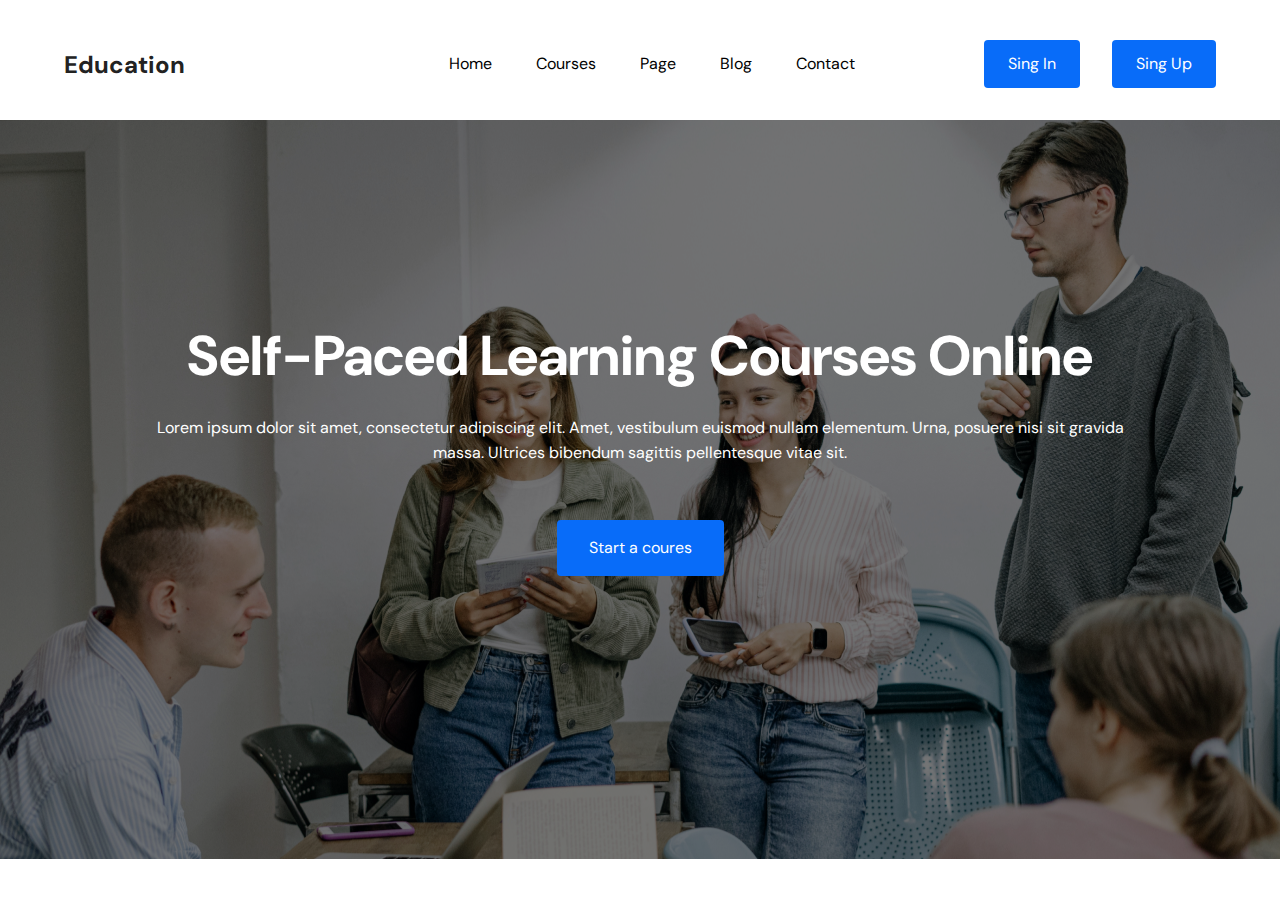
==== index.html @ 57ce9742 "Rename prot.html to index.html" ====
<!DOCTYPE html>
<html lang="en">
<head>
	<meta charset="UTF-8">
	<meta name="viewport" content="width=device-width, initial-scale=1.0">
	<title>Document</title>
	<link rel="stylesheet" href="css/prot.css">
	<link rel="stylesheet" href="css/normalize.css">
	<link rel="preconnect" href="https://fonts.googleapis.com">
	<link rel="preconnect" href="https://fonts.gstatic.com" crossorigin>
	<link href="https://fonts.googleapis.com/css2?family=DM+Sans:wght@400;500;700&display=swap" rel="stylesheet">
</head>
<body>
	<header class="header">
		<div class="container">
			<div class="header-container">
				<span class="logo">Education</span>
					<ul class="header-nav list-reset">
						<li class="header-item"><a class="header-link" href="#"></a>Home</li>
						<li class="header-item"><a class="header-link" href="#"></a>Courses</li>
						<li class="header-item"><a class="header-link" href="#"></a>Page</li>
						<li class="header-item"><a class="header-link" href="#"></a>Blog</li>
						<li class="header-item"><a class="header-link" href="#"></a>Contact</li>
					</ul>
					<button class="signin btn-reset">Sing In</button>
				    <button class="singup btn-reset">Sing Up</button>
			</div>
		</div>
	</header>
	<main>
		<section class="hero">
			<div class="container">
				<div class="hero-content">
					<h1 class="hero-title">Self-Paced Learning Courses Online</h1>
					<p class="hero-descr">Lorem ipsum dolor sit amet, consectetur adipiscing elit. Amet, vestibulum euismod nullam elementum. Urna, posuere nisi sit gravida massa. Ultrices bibendum sagittis pellentesque vitae sit.
					</p>
					<button class="start btn-reset">Start a coures</button>
				</div>
			</div>
		</section>
	</main>
</body>
</html>
---- css/prot.css ----
* {
	box-sizing: border-box;
	margin: 0;
	padding: 0;
}

*::before *::after {
	box-sizing: border-box; 
}

body {
	font-family: 'DM Sans', sans-serif;
	font-weight: 400;
}

img {
	max-width: 100%;
}

h1 h2 h3 h4 h5 h6 {
	padding: 0;
	margin: 0;
}

input, textarea {
	outline:none;
}

input:active, textarea:active {
	outline:none;
}
:focus {outline:none;}
textarea {resize:none;}
textarea {resize:vertical;}
textarea {resize:horizontal;}

.list-reset {
	margin: 0;
	padding: 0;
	list-style-type: none;
}

.btn-reset {
	padding: 0;
	border: none;
	background-color: transparent;
	cursor: pointer; 
}

.header {
	padding:40px 0 32px;
}

.container {
	max-width: 1182px;
	margin: 0 auto;
	padding-left: 15px;
	padding-right: 15px;
}

.logo {
	font-style: normal;
	font-weight: 700;
	font-size: 24px;
	line-height: 31px;
	color: #222222;
}

.header-container {
	display: flex;
	justify-content: space-between; 
	align-items: center;
}

.header-nav {
	margin-left: 242px;
	margin-right: 112px;
	display: flex; 
}

.header-item {
	margin-left: 40px;
	cursor: pointer; 
	transition: color 0.2s ease-in-out;
}

.header-item:first-child {
	margin-left: 0;
}

.header-link {
	font-style: normal;
	font-weight: 400;
	font-size: 16px;
	line-height: 155%;
	color: #222222;
	margin: 0 2px;
}

.header-item:hover {
	color: #086CF9;
}

.signin {
	margin-right: 14px;
	padding: 12px 24px;
	border-radius: 4px;
	max-width: 104px;
	font-style: normal;
	font-weight: 400;
	font-size: 16px;
	line-height: 24px;
	transition: color 0.2s ease-in-out;
	background: #086CF9;
	color: #fff;
}


.singup {
	padding: 12px 24px;
	border-radius: 4px;
	max-width: 104px;
	font-style: normal;
	font-weight: 400;
	font-size: 16px;
	line-height: 24px;
	transition: color 0.2s ease-in-out;
	background: #086CF9;
	color: #fff;
}

.hero {
	position: relative;
	padding-top: 199px;
	padding-bottom: 283px;
	background-image: url("../img/bg-hero.jpg");
	background-position: center;
	background-repeat: no-repeat;
	background-size: cover;
	color: #FFFFFF; 
}

.hero:before {
	content: "";
    position: absolute;
    top: 0px;
    right: 0px;
    bottom: 0px;
    left: 0px;
    background-color: rgba(0,0,0,0.54);
}

.hero-content {
	position: relative;
	max-width: 971px;
	margin: 0 auto;
	text-align: center;
	z-index: 2;  
}

.hero-title {
	margin: 0;
	font-style: normal;
	font-weight: 700;
	font-size: 56px;
	line-height: 73px;
	margin-bottom: 24px;
}

.hero-descr {
	margin: 0;
	margin-bottom: 54px;
	font-style: normal;
	font-weight: 400;
	font-size: 16px;
	line-height: 155%;
}

.start {
	padding: 16px 30px;
	border-radius: 4px;
	width: 167px;
	font-style: normal;
	font-weight: 400;
	font-size: 16px;
	line-height: 24px;
	background: #086CF9;
	color: #FFFFFF;
}






@media (max-width: 1135px) {
	.singup{
		padding: 10px 20px;
		font-size: 14px; 
		line-height: 20px; 
	}

	.signin {
		padding: 10px 20px;
		font-size: 14px;
		line-height: 20px; 
	}
}


@media (max-width: 1104px) {
	.singup {
		display: none 
	}

	.signin {
		display: none
	}

	.logo {
		font-size: 18px;
	}

	.header-link {
		font-size: 14px; 
	}

	.header-nav {
		display: none
	}
}

@media(max-width: 575px) {
	.hero-title {
		font-size: 50px;
		line-height: 70px;
	}

	.hero-descr {
		font-size: 14px; 
	}
}
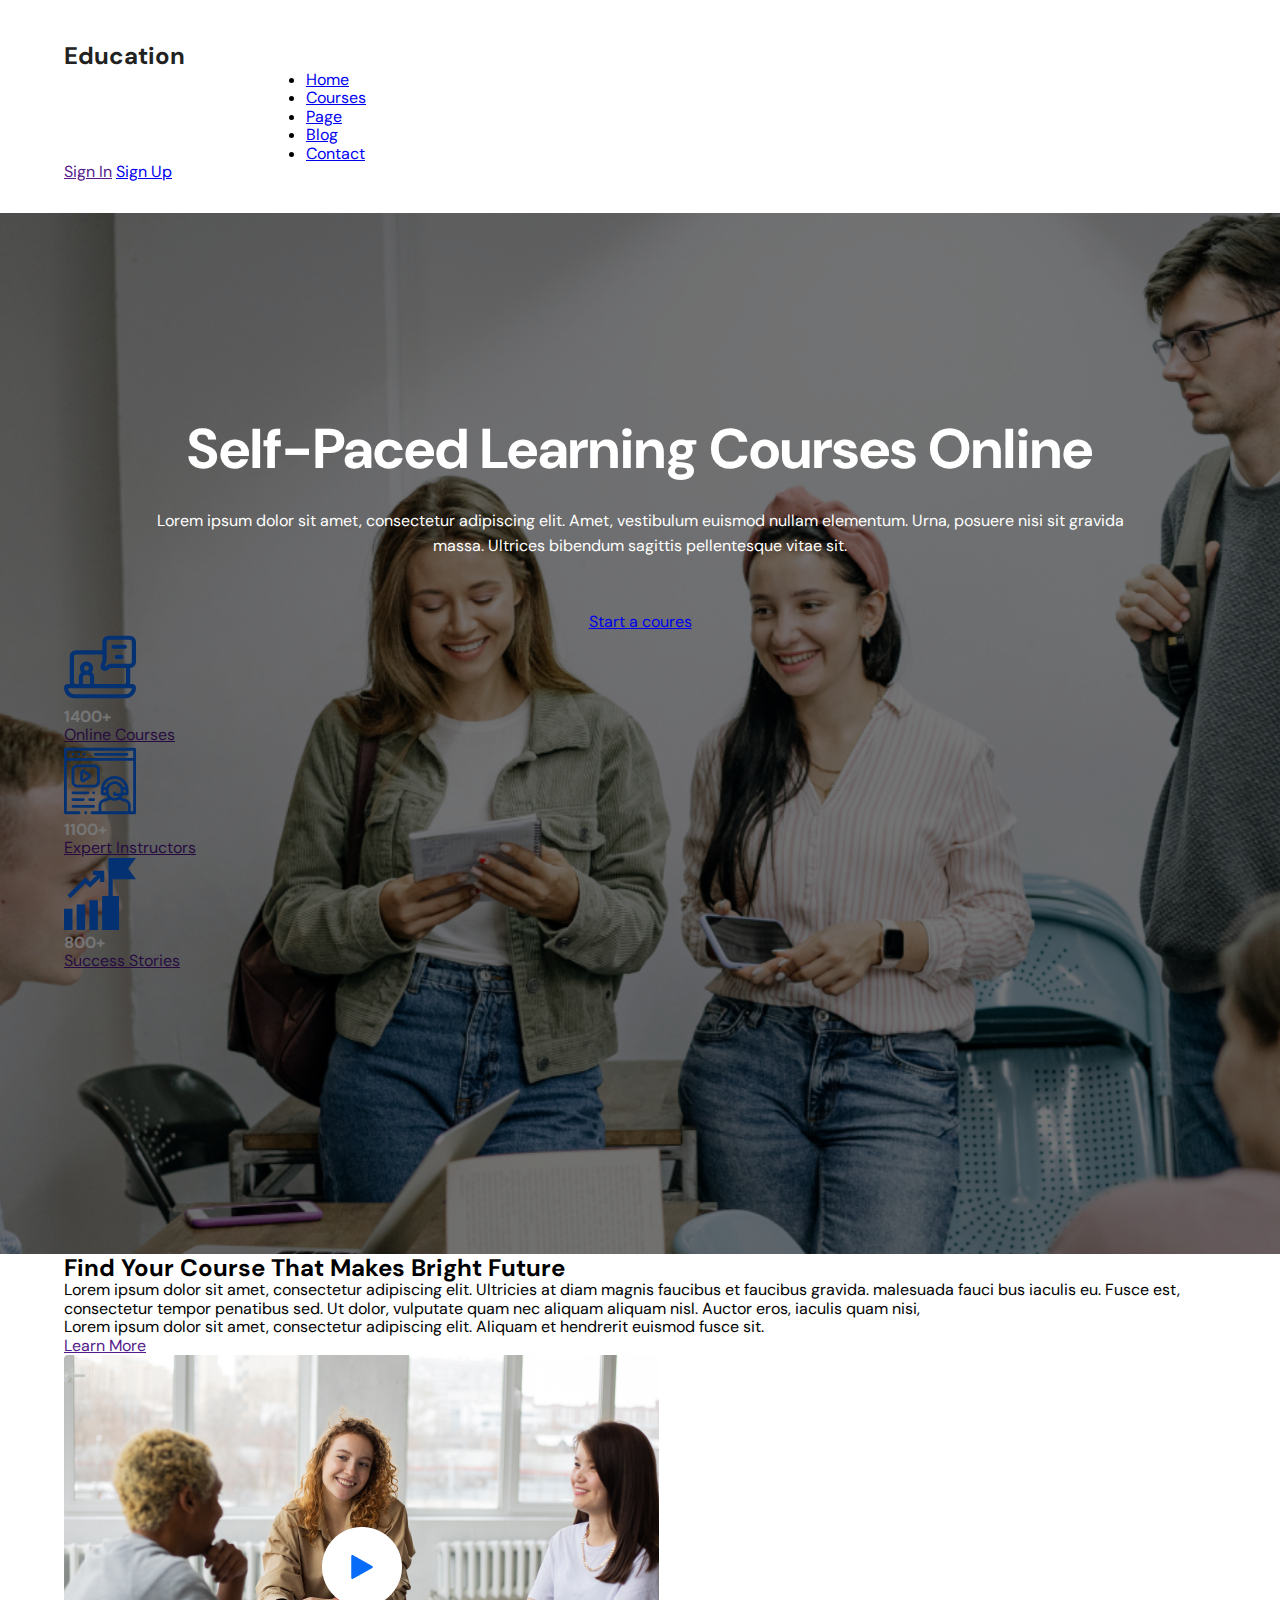
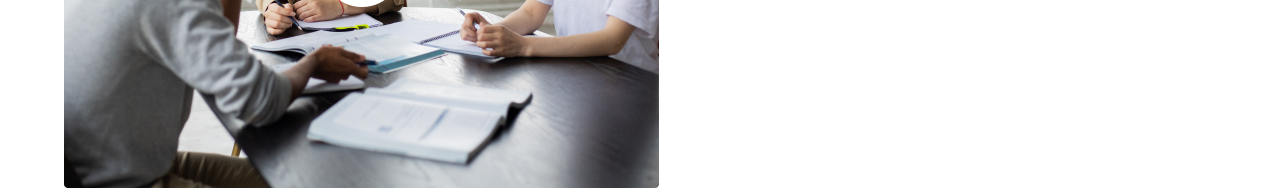
==== commit e1b3ae86: "Update index.html" ====
--- a/index.html
+++ b/index.html
@@ -13,31 +13,87 @@
 <body>
 	<header class="header">
 		<div class="container">
-			<div class="header-container">
-				<span class="logo">Education</span>
-					<ul class="header-nav list-reset">
-						<li class="header-item"><a class="header-link" href="#"></a>Home</li>
-						<li class="header-item"><a class="header-link" href="#"></a>Courses</li>
-						<li class="header-item"><a class="header-link" href="#"></a>Page</li>
-						<li class="header-item"><a class="header-link" href="#"></a>Blog</li>
-						<li class="header-item"><a class="header-link" href="#"></a>Contact</li>
+			<div class="header-row">
+				<div class="logo">
+					<span>Education</span>
+				</div>
+				<nav class="header-nav">
+					<ul>
+						<li><a href="#">Home</a></li>
+						<li><a href="#">Courses</a></li>
+						<li><a href="#">Page</a></li>
+						<li><a href="#">Blog</a></li>
+						<li><a href="#">Contact</a></li>
 					</ul>
-					<button class="signin btn-reset">Sing In</button>
-				    <button class="singup btn-reset">Sing Up</button>
+				</nav>
+				<div class="header-login">
+					<a href="">Sign In</a>
+					<a href="#" class="btn">Sign Up</a>
+				</div>
 			</div>
 		</div>
 	</header>
-	<main>
-		<section class="hero">
-			<div class="container">
-				<div class="hero-content">
-					<h1 class="hero-title">Self-Paced Learning Courses Online</h1>
-					<p class="hero-descr">Lorem ipsum dolor sit amet, consectetur adipiscing elit. Amet, vestibulum euismod nullam elementum. Urna, posuere nisi sit gravida massa. Ultrices bibendum sagittis pellentesque vitae sit.
-					</p>
-					<button class="start btn-reset">Start a coures</button>
+<main>
+	<section class="hero">
+		<div class="container">
+			<div class="hero-content">
+				<h1 class="hero-title">Self-Paced Learning Courses Online</h1>
+				<div class="hero-descr">
+						<p>Lorem ipsum dolor sit amet, consectetur adipiscing elit. Amet, vestibulum euismod nullam elementum. Urna, posuere nisi sit gravida massa. Ultrices bibendum sagittis pellentesque vitae sit.</p>
+				</div>
+				<div class="hero-text">
+					<a href="#" class="hero-btn btn-big">Start a coures</a>
+				</div>	
+			</div>
+			<div class="hero-column">
+				<div class="hero-item">
+					<div class="hero-list">
+						<div class="hero-img">
+							<img src="img/lecture.svg" alt="">
+							</div>
+						<div class="hero-about">
+							<h4>1400+</h4>
+							<a href="">Online Courses</a>
+						</div>
+					</div>
+					<div class="hero-list">
+						<div class="hero-img">
+							<img src="img/instructor.svg" alt="">
+						</div>
+						<div class="hero-about">
+							<h4>1100+</h4>
+							<a href="">Expert Instructors</a>
+						</div>
+					</div>
+					<div class="hero-list">
+						<div class="hero-img">
+							<img src="img/success.svg" alt="">
+						</div>
+						<div class="hero-about">
+							<h4>800+</h4>
+							<a href="">Success Stories</a>
+						</div>
+					</div>
+				</div>
+				
+			</div>
+		</div>
+	</section>
+	<section class="about">
+		<div class="container">
+			<div class="about-content">
+				<div class="about-header">
+					<h2>Find Your Course That Makes Bright Future</h2>
+					<p class="about-descr">Lorem ipsum dolor sit amet, consectetur adipiscing elit. Ultricies at&nbsp;diam magnis faucibus et&nbsp;faucibus gravida. malesuada fauci bus iaculis&nbsp;eu. Fusce est, consectetur tempor penatibus sed. Ut&nbsp;dolor, vulputate quam nec aliquam aliquam nisl. Auctor eros, iaculis quam nisi,</p>
+                    <p class="about-text">Lorem ipsum dolor sit amet, consectetur adipiscing elit. Aliquam et&nbsp;hendrerit euismod fusce sit.</p>
+                    <a href="" class="about-btn btn-big">Learn More</a>
+				</div>
+				<div class="about-img">
+					<img src="img/about-img.jpg" alt="">
 				</div>
 			</div>
-		</section>
-	</main>
+		</div>
+	</section>
+</main>		
 </body>
 </html>
--- a/css/prot.css
+++ b/css/prot.css
@@ -231,6 +231,15 @@
 }
 
 @media(max-width: 575px) {
+	
+	.header {
+		padding: 20px 0 20px; 
+	}
+
+	.hero {
+		padding: 100px 0 200px;
+	}
+	
 	.hero-title {
 		font-size: 50px;
 		line-height: 70px;
@@ -239,4 +248,16 @@
 	.hero-descr {
 		font-size: 14px; 
 	}
-}+}
+
+@media(max-width: 410px) {
+	.hero-title {
+		font-size: 35px;
+		line-height: 40px;
+	}
+
+	.hero-descr {
+		font-size: 12px; 
+	}
+}
+
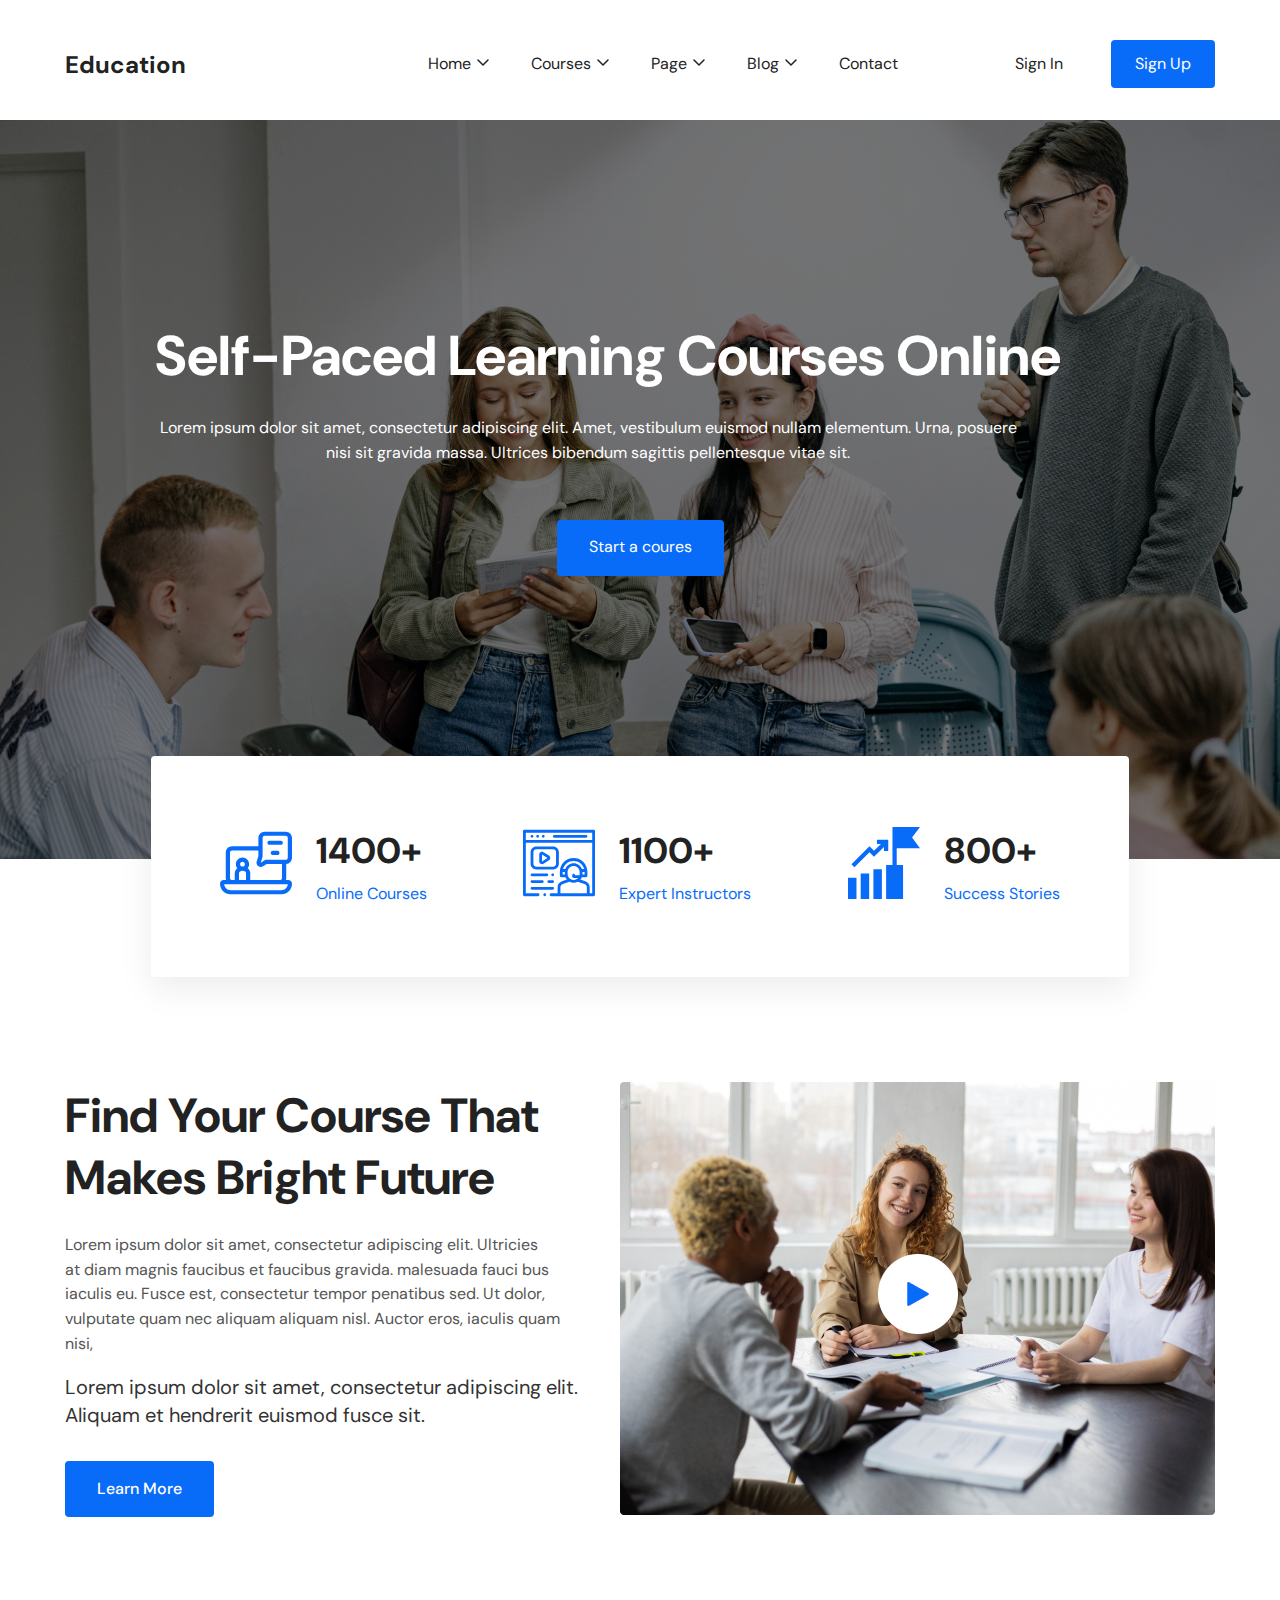
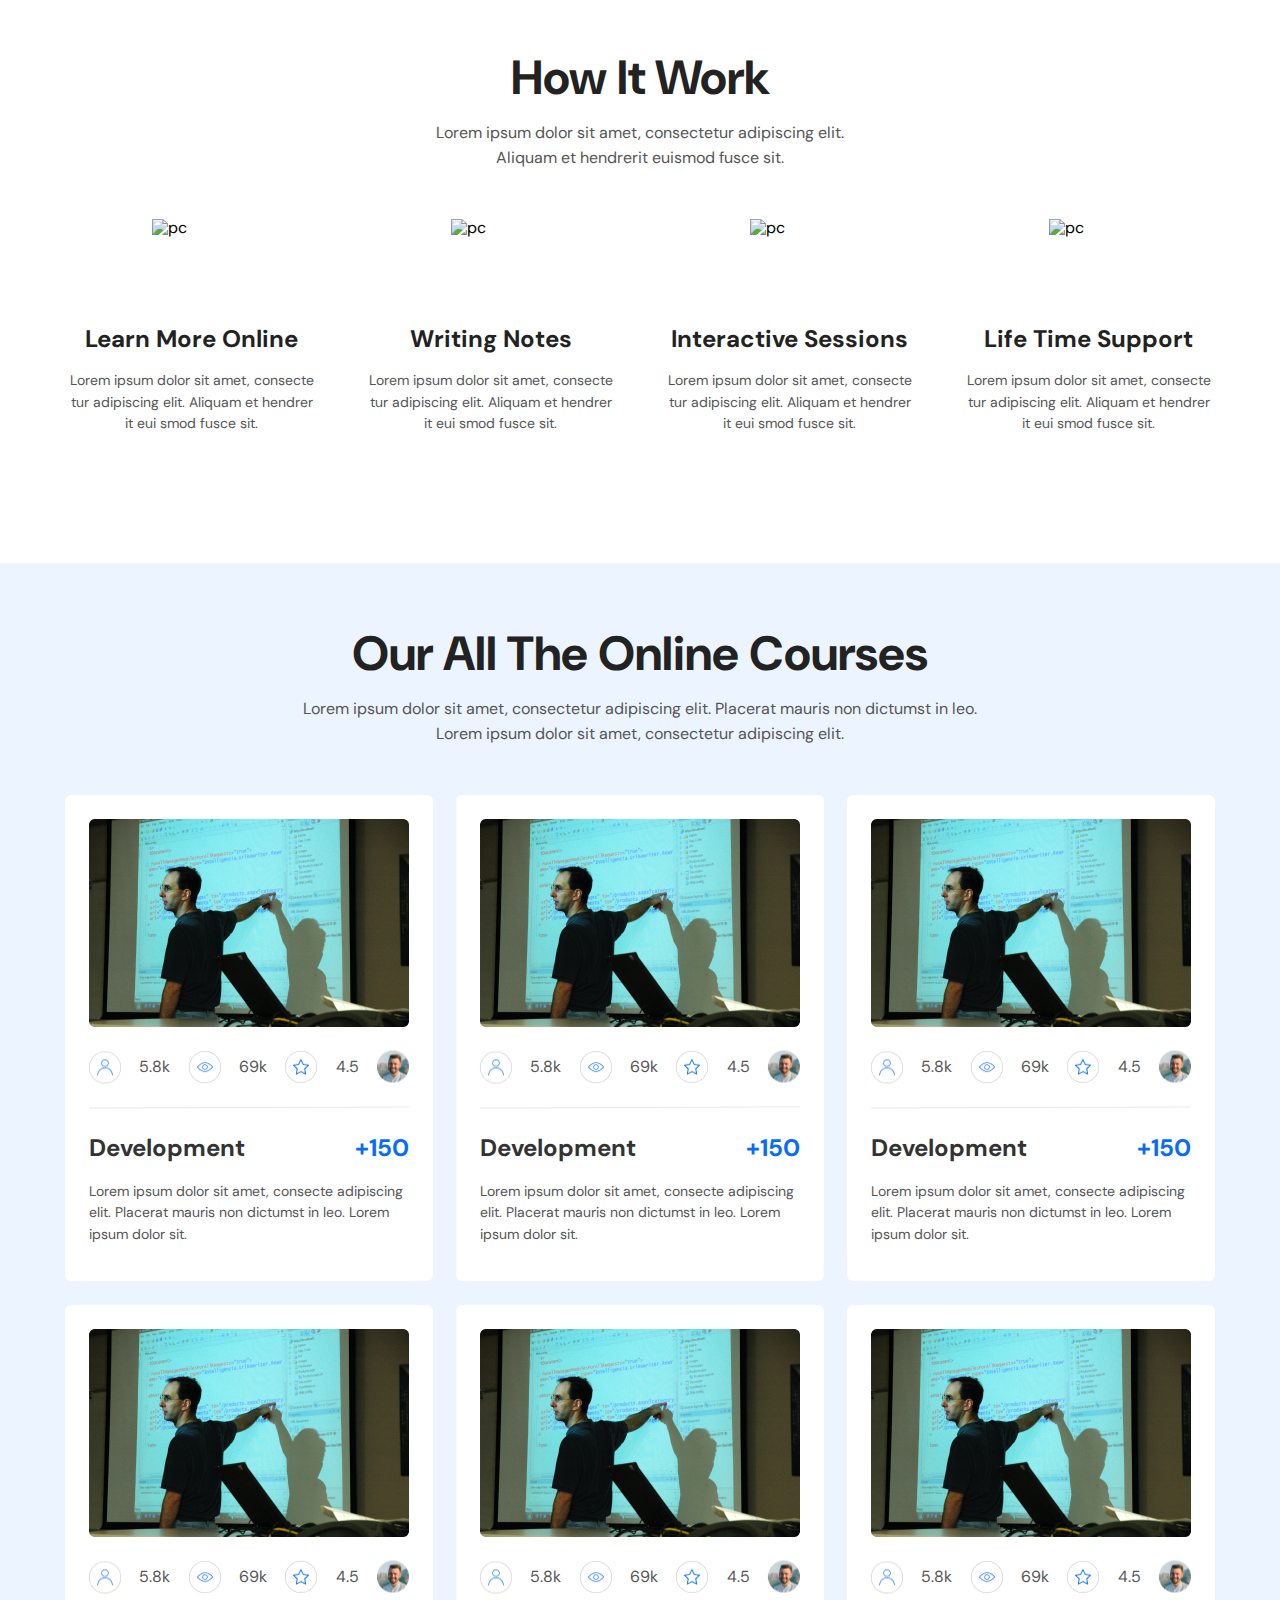
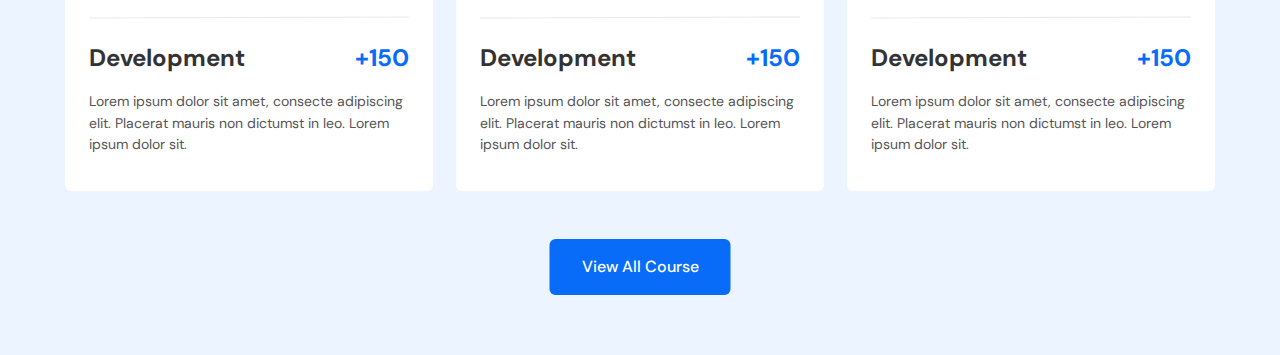
==== commit 76ba23ca: "Update index.html" ====
--- a/index.html
+++ b/index.html
@@ -32,7 +32,7 @@
 				</div>
 			</div>
 		</div>
-	</header>
+	</header>	
 <main>
 	<section class="hero">
 		<div class="container">
@@ -79,6 +79,7 @@
 			</div>
 		</div>
 	</section>
+
 	<section class="about">
 		<div class="container">
 			<div class="about-content">
@@ -94,6 +95,166 @@
 			</div>
 		</div>
 	</section>
+
+	<section class="service">
+		<div class="container">
+			<div class="service-header">
+				<h2>How It Work</h2>
+				<p>Lorem ipsum dolor sit amet, consectetur adipiscing elit. Aliquam et&nbsp;hendrerit euismod fusce sit.</p>
+			</div>
+			<div class="service-list">
+				<div class="service-item">
+					<img src="img/pc.svg" alt="pc">
+					<h4 class="service-subtitle">Learn More Online</h4>
+                    <p class="services-descr">Lorem ipsum dolor sit amet, consecte tur adipiscing elit. Aliquam et&nbsp;hendrer it&nbsp;eui smod fusce sit.</p>
+				</div>
+				<div class="service-item">
+					<img src="img/pc.svg" alt="pc">
+					<h4 class="service-subtitle">Writing Notes</h4>
+                    <p class="services-descr">Lorem ipsum dolor sit amet, consecte tur adipiscing elit. Aliquam et&nbsp;hendrer it&nbsp;eui smod fusce sit.</p>
+				</div>
+				<div class="service-item">
+					<img src="img/pc.svg" alt="pc">
+					<h4 class="service-subtitle">Interactive Sessions</h4>
+                    <p class="services-descr">Lorem ipsum dolor sit amet, consecte tur adipiscing elit. Aliquam et&nbsp;hendrer it&nbsp;eui smod fusce sit.</p>
+				</div>
+				<div class="service-item">
+					<img src="img/pc.svg" alt="pc">
+					<h4 class="service-subtitle">Life Time Support</h4>
+                    <p class="services-descr">Lorem ipsum dolor sit amet, consecte tur adipiscing elit. Aliquam et&nbsp;hendrer it&nbsp;eui smod fusce sit.</p>
+				</div>
+			</div>
+		</div>
+	</section>
+
+	<section class="course">
+		<div class="container">
+			<div class="course-header">
+				<h2>Our All The Online Courses</h2>
+				<p>Lorem ipsum dolor sit amet, consectetur adipiscing elit. Placerat mauris non dictumst in&nbsp;leo. Lorem ipsum dolor sit amet, consectetur adipiscing elit.</p>
+			</div>
+			<div class="course-list">
+				<div class="course-card">
+						<img src="img/teacher.png" alt="" class="course-img">
+						<div class="score-list">
+							<img src="img/human.png" alt="1">
+							<p class="view-descr">5.8k</p>
+							<img src="img/eye.png" alt="2">
+							<p class="view-descr">69k</p>
+							<img src="img/star.png" alt="3">
+							<p class="view-descr">4.5</p>
+							<img src="img/man.png" alt="4">
+						</div>
+						<div class="card-title">
+							<h4>Development</h4>
+							<p>+150</p>
+						</div>
+						<div class="card-descr">
+							<p>Lorem ipsum dolor sit amet, consecte adipiscing elit. Placerat mauris non dictumst in&nbsp;leo. Lorem ipsum dolor sit.</p>
+					    </div>
+				</div>
+				<div class="course-card">
+						<img src="img/teacher.png" alt="" class="course-img">
+						<div class="score-list">
+							<img src="img/human.png" alt="1">
+							<p class="view-descr">5.8k</p>
+							<img src="img/eye.png" alt="2">
+							<p class="view-descr">69k</p>
+							<img src="img/star.png" alt="3">
+							<p class="view-descr">4.5</p>
+							<img src="img/man.png" alt="4">
+						</div>
+						<div class="card-title">
+							<h4>Development</h4>
+							<p>+150</p>
+						</div>
+						<div class="card-descr">
+							<p>Lorem ipsum dolor sit amet, consecte adipiscing elit. Placerat mauris non dictumst in&nbsp;leo. Lorem ipsum dolor sit.</p>
+					    </div>
+				</div>
+				<div class="course-card">
+						<img src="img/teacher.png" alt="" class="course-img">
+						<div class="score-list">
+							<img src="img/human.png" alt="1">
+							<p class="view-descr">5.8k</p>
+							<img src="img/eye.png" alt="2">
+							<p class="view-descr">69k</p>
+							<img src="img/star.png" alt="3">
+							<p class="view-descr">4.5</p>
+							<img src="img/man.png" alt="4">
+						</div>
+						<div class="card-title">
+							<h4>Development</h4>
+							<p>+150</p>
+						</div>
+						<div class="card-descr">
+							<p>Lorem ipsum dolor sit amet, consecte adipiscing elit. Placerat mauris non dictumst in&nbsp;leo. Lorem ipsum dolor sit.</p>
+					    </div>
+				</div>
+				<div class="course-card">
+						<img src="img/teacher.png" alt="" class="course-img">
+						<div class="score-list">
+							<img src="img/human.png" alt="1">
+							<p class="view-descr">5.8k</p>
+							<img src="img/eye.png" alt="2">
+							<p class="view-descr">69k</p>
+							<img src="img/star.png" alt="3">
+							<p class="view-descr">4.5</p>
+							<img src="img/man.png" alt="4">
+						</div>
+						<div class="card-title">
+							<h4>Development</h4>
+							<p>+150</p>
+						</div>
+						<div class="card-descr">
+							<p>Lorem ipsum dolor sit amet, consecte adipiscing elit. Placerat mauris non dictumst in&nbsp;leo. Lorem ipsum dolor sit.</p>
+					    </div>
+				</div>
+				<div class="course-card">
+						<img src="img/teacher.png" alt="" class="course-img">
+						<div class="score-list">
+							<img src="img/human.png" alt="1">
+							<p class="view-descr">5.8k</p>
+							<img src="img/eye.png" alt="2">
+							<p class="view-descr">69k</p>
+							<img src="img/star.png" alt="3">
+							<p class="view-descr">4.5</p>
+							<img src="img/man.png" alt="4">
+						</div>
+						<div class="card-title">
+							<h4>Development</h4>
+							<p>+150</p>
+						</div>
+						<div class="card-descr">
+							<p>Lorem ipsum dolor sit amet, consecte adipiscing elit. Placerat mauris non dictumst in&nbsp;leo. Lorem ipsum dolor sit.</p>
+					    </div>
+				</div>
+				<div class="course-card">
+						<img src="img/teacher.png" alt="" class="course-img">
+						<div class="score-list">
+							<img src="img/human.png" alt="1">
+							<p>5.8k</p>
+							<img src="img/eye.png" alt="2">
+							<p>69k</p>
+							<img src="img/star.png" alt="3">
+							<p>4.5</p>
+							<img src="img/man.png" alt="4">
+						</div>
+						<div class="card-title">
+							<h4>Development</h4>
+							<p>+150</p>
+						</div>
+						<div class="card-descr">
+							<p>Lorem ipsum dolor sit amet, consecte adipiscing elit. Placerat mauris non dictumst in&nbsp;leo. Lorem ipsum dolor sit.</p>
+					    </div>
+				</div>
+			</div>
+			<div class="course-btn btn-big">
+				<a href="">View All Course</a>
+			</div>
+		</div>
+	</section>
+
 </main>		
 </body>
 </html>
--- a/css/prot.css
+++ b/css/prot.css
@@ -11,10 +11,19 @@
 body {
 	font-family: 'DM Sans', sans-serif;
 	font-weight: 400;
+	font-style: normal; 
 }
 
 img {
-	max-width: 100%;
+	width: 100%;
+}
+
+ul {
+	list-style-type: none;
+}
+
+a {
+	text-decoration: none;
 }
 
 h1 h2 h3 h4 h5 h6 {
@@ -47,15 +56,22 @@
 	cursor: pointer; 
 }
 
-.header {
-	padding:40px 0 32px;
-}
-
 .container {
-	max-width: 1182px;
-	margin: 0 auto;
+	max-width: 1180px;
 	padding-left: 15px;
 	padding-right: 15px;
+	margin-left: auto;
+	margin-right: auto;
+}
+
+.header {
+	padding-top: 40px;
+	padding-bottom: 32px;
+}
+
+.header-row {
+	display: flex;
+	align-items:center;
 }
 
 .logo {
@@ -64,80 +80,87 @@
 	font-size: 24px;
 	line-height: 31px;
 	color: #222222;
-}
-
-.header-container {
-	display: flex;
-	justify-content: space-between; 
-	align-items: center;
+
 }
 
 .header-nav {
 	margin-left: 242px;
-	margin-right: 112px;
-	display: flex; 
-}
-
-.header-item {
-	margin-left: 40px;
-	cursor: pointer; 
-	transition: color 0.2s ease-in-out;
-}
-
-.header-item:first-child {
-	margin-left: 0;
-}
-
-.header-link {
-	font-style: normal;
-	font-weight: 400;
+}
+
+.header-nav ul {
+	display: flex;
+}
+
+.header-nav li {
+	position: relative;
+}
+
+.header-nav li:not(:last-child) {
+	margin-right: 60px;
+}
+
+.header-nav a {
 	font-size: 16px;
 	line-height: 155%;
 	color: #222222;
-	margin: 0 2px;
-}
-
-.header-item:hover {
-	color: #086CF9;
-}
-
-.signin {
-	margin-right: 14px;
+	transition: color 0.2s ease; 
+}
+
+.header-nav li:not(:last-child)::after  {
+	position: absolute;
+	content: "";
+	background-image: url("../img/down.svg");
+	background-repeat: no-repeat;
+	background-size: cover;
+	margin-left: 2px;
+	width: 20px;
+	height: 20px;
+	cursor: pointer;
+}
+
+.header-login {
+	display: flex;
+	align-items: center;
+	margin-left: auto;
+}
+
+.header-login > * + * {
+	margin-left: 48px;
+}
+
+.header-login a {
+	font-size: 16px;
+	line-height: 155%;
+	color: #222222
+}
+
+.btn, a.btn {
+	display: inline-block;
+	background: #086CF9;
+	border-radius: 4px;
+	min-height: 48px;
+	display: flex;
+	justify-content: center;
+	align-items: center;
+	font-size: 16px;
+	line-height: 24px;
+	color: #FFFFFF;
 	padding: 12px 24px;
-	border-radius: 4px;
-	max-width: 104px;
-	font-style: normal;
-	font-weight: 400;
-	font-size: 16px;
-	line-height: 24px;
-	transition: color 0.2s ease-in-out;
-	background: #086CF9;
-	color: #fff;
-}
-
-
-.singup {
-	padding: 12px 24px;
-	border-radius: 4px;
-	max-width: 104px;
-	font-style: normal;
-	font-weight: 400;
-	font-size: 16px;
-	line-height: 24px;
-	transition: color 0.2s ease-in-out;
-	background: #086CF9;
-	color: #fff;
+}
+
+.btn-big, a.btn-big {
+	min-height: 56px;
 }
 
 .hero {
 	position: relative;
 	padding-top: 199px;
-	padding-bottom: 283px;
 	background-image: url("../img/bg-hero.jpg");
 	background-position: center;
 	background-repeat: no-repeat;
 	background-size: cover;
 	color: #FFFFFF; 
+	min-height: 739px;
 }
 
 .hero:before {
@@ -152,112 +175,576 @@
 
 .hero-content {
 	position: relative;
+	z-index: 2;  
 	max-width: 971px;
-	margin: 0 auto;
-	text-align: center;
-	z-index: 2;  
+	margin-left: auto;
+	margin-right: auto;
 }
 
 .hero-title {
 	margin: 0;
-	font-style: normal;
 	font-weight: 700;
 	font-size: 56px;
 	line-height: 73px;
 	margin-bottom: 24px;
 }
 
-.hero-descr {
-	margin: 0;
+.hero-descr p {
 	margin-bottom: 54px;
-	font-style: normal;
-	font-weight: 400;
-	font-size: 16px;
-	line-height: 155%;
-}
-
-.start {
+	text-align: center;
+	font-size: 16px;
+	line-height: 155%;
+	color: #FFFFFF;
+	max-width: 867px;
+}
+
+.hero-btn {
+	display: inline-block;
+	display: flex;
+	width: 167px;
+	justify-content: center;
+	align-items: center;
 	padding: 16px 30px;
+	background: #086CF9;
 	border-radius: 4px;
-	width: 167px;
-	font-style: normal;
-	font-weight: 400;
+	color: #FFFFFF;
+	align-items: center;
+	margin-left: auto;
+	margin-right: auto;
+}
+
+.hero-column {
+	background: #FFFFFF;
+	box-shadow: 0px 11px 35px rgba(0, 0, 0, 0.08);
+	border-radius: 4px;
+	position: relative;
+	max-width:85%;
+	z-index: 4; 
+	top: 180px;
+	margin-left: auto;
+	margin-right: auto;
+	padding: 56px 20px;
+}
+
+.hero-item {
+	display: flex;
+	align-items: center;
+	justify-content: space-around; 
+	flex-wrap: wrap;
+}
+
+.hero-list {
+	display: flex;
+	margin: 15px;
+}
+
+.hero-img img {
+	display: block;
+	min-height: 72px;
+}
+
+.hero-about {
+	margin-left: 24px;
+}
+
+.hero-about h4 {
+	margin: 0;
+	font-weight: 700;
+	font-size: 36px;
+	line-height: 47px;
+    color: #222222;
+    margin-bottom: 8px;
+}
+
+.hero-about a {
+	margin: 0;
+	font-size: 16px;
+	line-height: 155%;
+	color: #086CF9;
+}
+
+
+.about {
+	padding-top: 223px;
+	padding-bottom: 64px;
+}
+
+.about-content {
+	display: flex;
+	align-items: center;
+	justify-content: space-between; 
+}
+
+.about-header {
+	max-width: 519px;
+}
+
+.about-header h2 {
+	margin: 0;
+	margin-bottom: 24px;
+	font-weight: bold;
+	font-size: 48px;
+	line-height: 62px;
+	color: #222222;
+}
+
+.about-descr {
+	margin: 0;
+	margin-bottom: 16px;
+	font-size: 16px;
+	line-height: 155%;
+	color: #555555;
+}
+
+.about-text {
+	margin: 0;
+	margin-bottom: 32px;
+	font-size: 20px;
+	line-height: 28px;
+	color: #333333;
+}
+
+.about-btn {
+	display: inline-block;
+	background: #086CF9;
+	border-radius: 4px;
+	padding: 16px 32px;
+	font-weight: 500;
 	font-size: 16px;
 	line-height: 24px;
+	color: #FFFFFF;
+	max-width: 149px;
+}
+
+/* SERVICE */ 
+
+.service {
+	padding-top: 64px;
+	padding-bottom: 128px;
+}
+
+.service-header {
+	max-width: 423px;
+	margin-left: auto;
+	margin-right: auto;
+	margin-bottom: 48px;
+}
+
+.service-header h2 {
+	margin: 0;
+	margin-bottom: 12px;
+	font-weight: 700;
+	font-size: 48px;
+	line-height: 62px;
+	color: #222222;
+	text-align: center;
+}
+
+.service-header p {
+	font-size: 16px;
+	line-height: 155%;
+	text-align: center;
+	color: #555555;
+}
+
+.service-list {
+	display: flex;
+	flex-flow: wrap;
+	align-items: center;
+	justify-content: space-between; 
+}
+
+.service-item {
+	display: flex;
+	flex-direction: column;
+	align-items: center;
+	width: 22%;
+}
+
+.service-item img {
+	display: block;
+	min-height: 80px;
+	max-width: 80px;
+	margin: 0;
+	margin-bottom: 24px;
+}
+
+.service-item h4 {
+	font-weight: 700;
+	font-size: 24px;
+	line-height: 31px;
+	color: #222222;
+	text-align: center;
+	margin: 0;
+	margin-bottom: 16px;
+
+}
+
+.service-item p {
+	font-size: 14px;
+	line-height: 155%;
+	text-align: center;
+	color: #555555;
+}
+
+
+/* COURSE */ 
+
+.course {
+	background-color: #ECF4FF; 
+	padding-top: 60px;
+	padding-bottom: 60px;
+}
+
+.course-header {
+	max-width: 674px;
+	margin-left: auto;
+	margin-right: auto;
+	margin-bottom: 48px;
+}
+
+.course-header h2 {
+	margin: 0;
+	margin-bottom: 12px;
+	font-weight: 700;
+	font-size: 48px;
+	line-height: 62px;
+	color: #222222;
+	text-align: center;
+}
+
+
+.course-header p {
+	font-size: 16px;
+	line-height: 155%;
+	text-align: center;
+	color: #555555;
+}
+
+.course-list {
+	display: flex;
+	justify-content: space-between; 
+	flex-wrap: wrap;
+}
+
+.course-card {
+	background-color:#FFFFFF;
+	padding: 24px 24px 35px 24px;
+	width: 32%;
+	border-radius: 6px;
+	margin-bottom: 24px;
+}
+
+.course-img{
+	display: block;
+	margin-bottom: 24px;
+}
+
+.score-list {
+	display: flex;
+	justify-content: space-between; 
+	align-items: center; 
+	border-bottom: 0.5px solid #E9E8E8;
+	padding-bottom: 24px;
+	margin-bottom: 24px;
+	transform: rotate(-0.18deg);
+}
+
+.score-list img {
+	max-width: 32px; 
+}
+
+.score-list p {
+	font-size: 16px;
+	line-height: 155%;
+	color: #555555;
+}
+
+.card-title {
+	display: flex;
+	justify-content: space-between; 
+	margin-bottom: 18px;
+}
+
+.card-title h4 {
+	font-weight: 700;
+	font-size: 24px;
+	line-height: 31px;
+	color: #333333;
+}
+
+.card-title p {
+	font-weight: 700;
+	font-size: 24px;
+	line-height: 31px;
+	color: #086CF9;
+}
+
+.card-descr p{
+	font-size: 14px;
+	line-height: 155%;
+	color: #555555;
+}
+
+.course-btn {
+	display: inline-block;
+	margin-top: 24px;
 	background: #086CF9;
+	border-radius: 6px;
+	padding: 16px 32px;
+	margin-left: 50%;
+	transform: translateX(-50%); 
+	align-items: center; 
+}
+
+.course-btn a {
+	line-height: 24px;
 	color: #FFFFFF;
-}
-
-
-
-
-
-
-@media (max-width: 1135px) {
-	.singup{
-		padding: 10px 20px;
-		font-size: 14px; 
-		line-height: 20px; 
-	}
-
-	.signin {
-		padding: 10px 20px;
+	font-weight: 500;
+	font-size: 16px;
+}
+
+
+
+
+
+
+
+
+
+
+
+
+
+
+
+
+
+
+
+@media (max-width: 1179px) {
+	.container {
+		width: 100%;
+	}
+}
+
+@media (max-width: 1145px) {
+	.about-content {
+		flex-direction: column-reverse;
+	}
+
+	.about-img img {
+		margin-bottom: 30px;
+	}
+}
+
+@media (max-width: 1100px) {
+	.header-row {
+		justify-content: space-between; 
+	}
+
+	.header-nav {
+		margin-left: 30px;
+	}
+
+	.header-nav li:not(:last-child) {
+		margin-right: 40px;
+	}
+
+	.header-login {
+		margin-left: 30px;
+	}
+
+	.service-list {
+		justify-content: space-around;  
+	}
+
+	.service-item {
+		width: 40%;
+		margin: 10px;
+	}
+}
+
+
+@media (max-width: 1025px) {
+
+	.course-list {
+		justify-content: space-around; 
+	}
+
+
+	.course-card {
+		width: 45%;
+	}
+}
+
+
+@media (max-width: 899px) {
+
+
+	.about-header h2 {
+		font-size: 40px;
+	}
+
+	.about-descr {
 		font-size: 14px;
-		line-height: 20px; 
-	}
-}
-
-
-@media (max-width: 1104px) {
-	.singup {
-		display: none 
-	}
-
-	.signin {
-		display: none
-	}
-
-	.logo {
-		font-size: 18px;
-	}
-
-	.header-link {
-		font-size: 14px; 
+	}
+
+	.about-text {
+		font-size: 16px;
 	}
 
 	.header-nav {
-		display: none
-	}
-}
+		display: none;
+	}
+
+	.header-login {
+		display: none;
+	}
+}
+
+@media (max-width: 768px) {
+
+	.course-card {
+		width: 56%;
+	}
+
+	.score-list p {
+		font-size: 14px;
+	}
+
+	.score-list img {
+		max-width: 28px; 
+	}
+
+}
+
+
+
 
 @media(max-width: 575px) {
-	
-	.header {
-		padding: 20px 0 20px; 
+
+	.about-header h2 {
+		font-size: 40px;
+		line-height: 40px;
 	}
 
 	.hero {
-		padding: 100px 0 200px;
-	}
-	
+		padding-top: 70px;
+	}
+
 	.hero-title {
-		font-size: 50px;
-		line-height: 70px;
+		font-size: 40px; 
+		line-height: 55px;
+	}
+
+	.service {
+		padding-top: 20px;
+	}	
+
+	.service-header h2 {
+		font-size: 40px; 
+	}
+
+	.service-item {
+		width: 70%;
+	}
+
+	.course-header h2 {
+		font-size: 40px; 
+		line-height: 40px;
+	}
+
+	.course-header p {
+		font-size: 14px;
+	}
+
+	.course-card {
+		width: 85%;
+	}
+
+	.card-title h4 {
+		font-size: 20px;
+	}
+
+	.card-title p {
+		font-size: 20px;
+	}
+
+	.course-btn {
+		padding: 12px;
+	}
+
+	.course-btn a {
+		font-size: 14px;
+	}
+}
+
+@media (max-width: 381px) {
+
+
+	.hero-title {
+		font-size: 30px; 
+		line-height: 50px;
 	}
 
 	.hero-descr {
-		font-size: 14px; 
-	}
-}
-
-@media(max-width: 410px) {
-	.hero-title {
-		font-size: 35px;
-		line-height: 40px;
-	}
-
-	.hero-descr {
-		font-size: 12px; 
-	}
-}
-
+		font-size: 14px;
+	}
+
+	.hero-about {
+		margin-left: 15px;
+	}
+
+	.hero-list {
+		margin: 5px;
+		margin-bottom: 15px
+	}
+
+	.hero-about h4 {
+		font-size: 30px;
+		margin-bottom: 4px;
+	}
+
+	.hero-about a {
+		font-size: 12px;
+	}
+
+	.hero-column {
+		padding: 30px 20px;
+	}
+
+	.service-header h2{
+		line-height: 45px;
+	}
+
+	.service-header p {
+		font-size: 14px;
+	}
+
+	.service-item {
+		width: 80%;
+	}
+
+	.course-header p {
+		font-size: 14px;
+	}
+
+	.course-card {
+		width: 100%;
+	}
+
+	.score-list img {
+		max-width: 24px; 
+	}
+
+	.course-btn {
+		padding: 10px;
+	}
+
+	.course-btn a {
+		font-size: 12px;
+	}
+}
+
+
